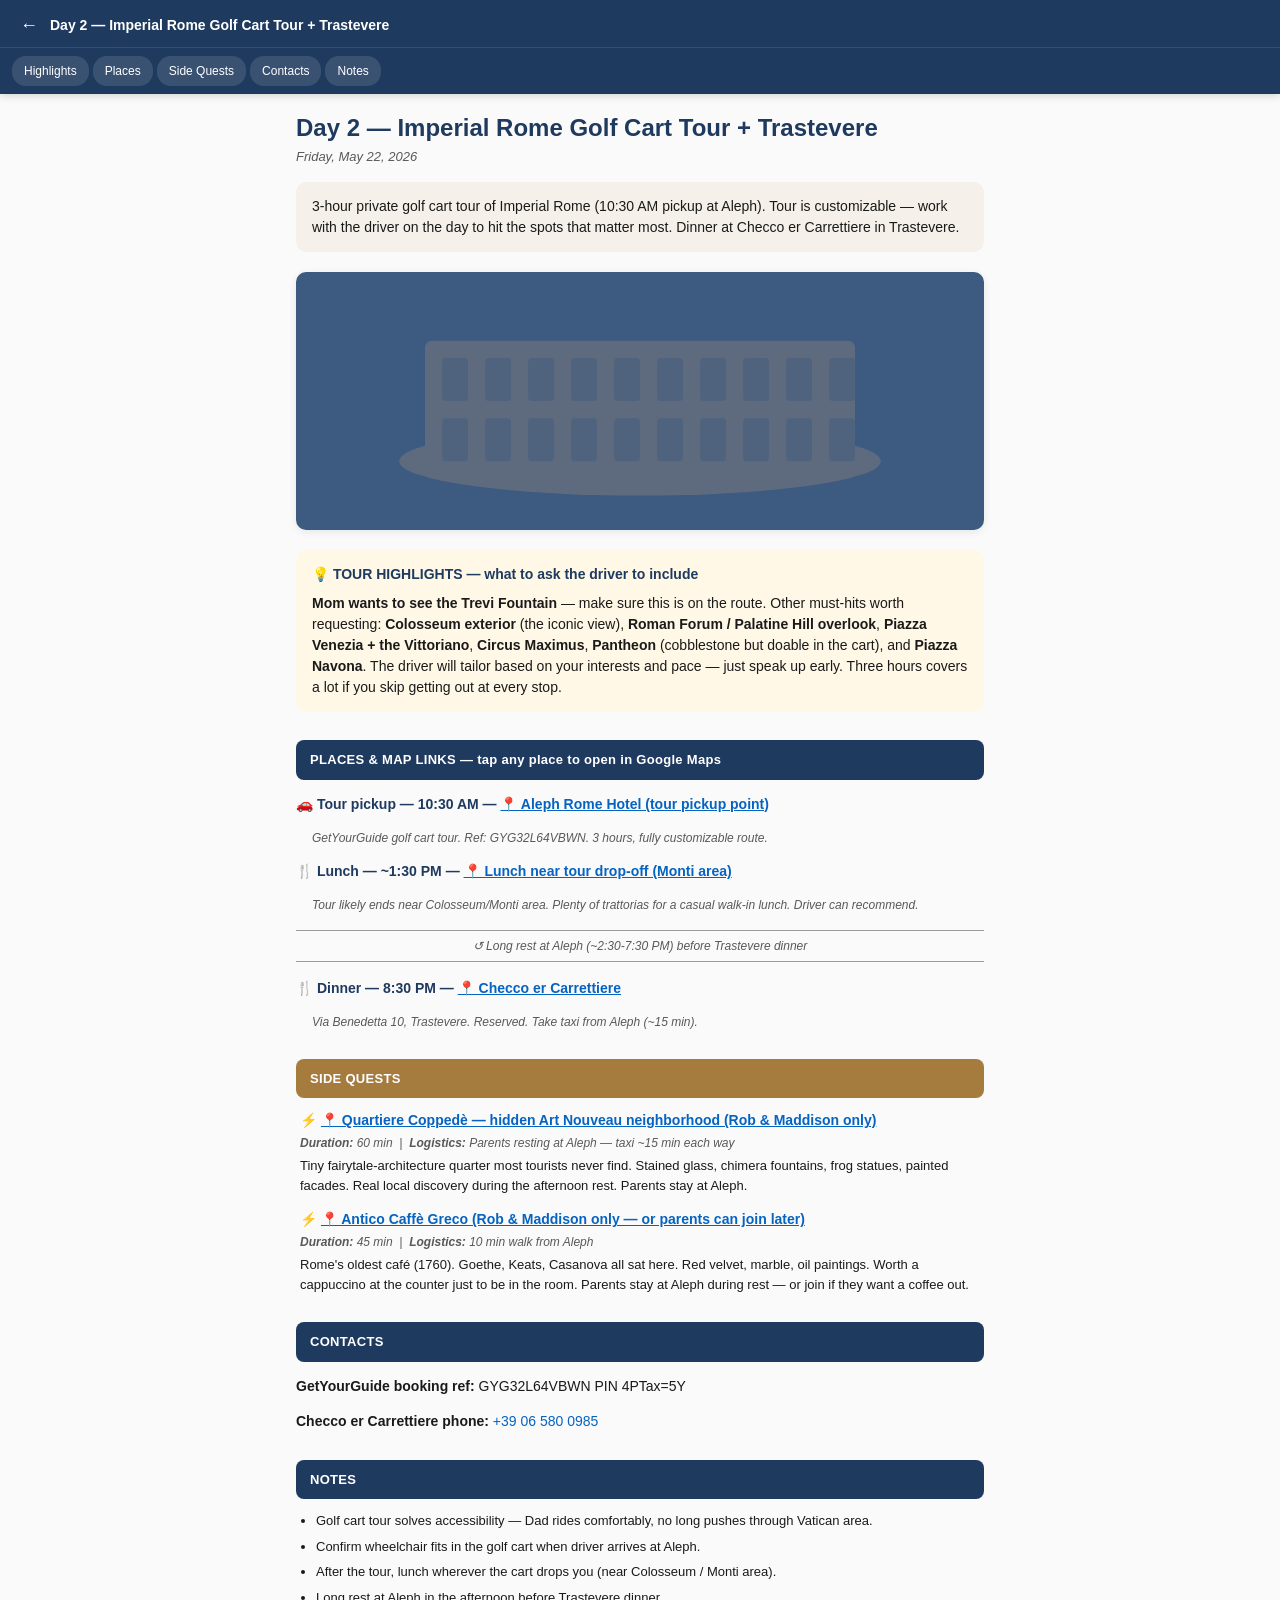
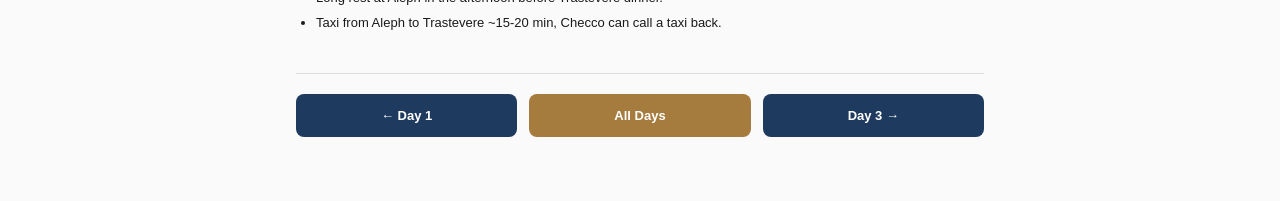
==== days/day-02.html @ 5c08a689 "Add files via upload" ====
<!DOCTYPE html>
<html lang="en">
<head>
<meta charset="UTF-8">
<meta name="viewport" content="width=device-width, initial-scale=1.0, maximum-scale=5.0">
<title>Day 2 — Imperial Rome Golf Cart Tour + Trastevere</title>
<link rel="stylesheet" href="../css/styles.css">
</head>
<body>

<nav class="sticky-nav">
  <div class="sticky-nav-top">
    <a href="../index.html" class="sticky-nav-back">←</a>
    <span class="sticky-nav-title">Day 2 — Imperial Rome Golf Cart Tour + Trastevere</span>
  </div>
  <div class="sticky-nav-scroll">
    <a href="#highlights" class="sticky-nav-link">Highlights</a><a href="#places" class="sticky-nav-link">Places</a><a href="#sidequests" class="sticky-nav-link">Side Quests</a><a href="#contacts" class="sticky-nav-link">Contacts</a><a href="#notes" class="sticky-nav-link">Notes</a>
  </div>
</nav>

<main class="day-page">
  <h1 class="day-title">Day 2 — Imperial Rome Golf Cart Tour + Trastevere</h1>
  <p class="day-date">Friday, May 22, 2026</p>
  
  <div class="summary-box">3-hour private golf cart tour of Imperial Rome (10:30 AM pickup at Aleph). Tour is customizable — work with the driver on the day to hit the spots that matter most. Dinner at Checco er Carrettiere in Trastevere.</div>
  
  <div class="hero"><img src="../img/day02-hero.svg" alt="Imperial Rome"></div>
  
  
        <div class="highlight-box" id="highlights">
          <p class="highlight-title">💡 TOUR HIGHLIGHTS — what to ask the driver to include</p>
          <div class="highlight-body"><b>Mom wants to see the Trevi Fountain</b> — make sure this is on the route. Other must-hits worth requesting: <b>Colosseum exterior</b> (the iconic view), <b>Roman Forum / Palatine Hill overlook</b>, <b>Piazza Venezia + the Vittoriano</b>, <b>Circus Maximus</b>, <b>Pantheon</b> (cobblestone but doable in the cart), and <b>Piazza Navona</b>. The driver will tailor based on your interests and pace — just speak up early. Three hours covers a lot if you skip getting out at every stop.</div>
        </div>
        
  
  <h2 class="section-header" id="places">PLACES & MAP LINKS — tap any place to open in Google Maps</h2>
  
        <div class="place-item">
          <p class="place-label">🚗 Tour pickup — 10:30 AM — <a href="https://www.google.com/maps/search/?api=1&amp;query=Aleph+Rome+Hotel+Via+di+San+Basilio" class="place-link" target="_blank" rel="noopener">📍 Aleph Rome Hotel (tour pickup point)</a></p>
          <p class="place-note">GetYourGuide golf cart tour. Ref: GYG32L64VBWN. 3 hours, fully customizable route.</p>
        </div>
        
        <div class="place-item">
          <p class="place-label">🍴 Lunch — ~1:30 PM — <a href="https://www.google.com/maps/search/?api=1&amp;query=Monti+Rome+neighborhood+lunch" class="place-link" target="_blank" rel="noopener">📍 Lunch near tour drop-off (Monti area)</a></p>
          <p class="place-note">Tour likely ends near Colosseum/Monti area. Plenty of trattorias for a casual walk-in lunch. Driver can recommend.</p>
        </div>
        <div class="break-divider">↺ Long rest at Aleph (~2:30-7:30 PM) before Trastevere dinner</div>
        <div class="place-item">
          <p class="place-label">🍴 Dinner — 8:30 PM — <a href="https://www.google.com/maps/search/?api=1&amp;query=Checco+er+Carrettiere+Via+Benedetta+Trastevere" class="place-link" target="_blank" rel="noopener">📍 Checco er Carrettiere</a></p>
          <p class="place-note">Via Benedetta 10, Trastevere. Reserved. Take taxi from Aleph (~15 min).</p>
        </div>
        
  
  
        <h2 class="section-header sidequest" id="sidequests">SIDE QUESTS</h2>
        
            <div class="sidequest-item">
              <p class="sidequest-name">⚡ <a href="https://www.google.com/maps/search/?api=1&amp;query=Quartiere+Copped%C3%A8+Rome" class="place-link" target="_blank" rel="noopener">📍 Quartiere Coppedè — hidden Art Nouveau neighborhood (Rob &amp; Maddison only)</a></p>
              <p class="sidequest-meta"><strong>Duration:</strong> 60 min &nbsp;|&nbsp; <strong>Logistics:</strong> Parents resting at Aleph — taxi ~15 min each way</p>
              <p class="sidequest-desc">Tiny fairytale-architecture quarter most tourists never find. Stained glass, chimera fountains, frog statues, painted facades. Real local discovery during the afternoon rest. Parents stay at Aleph.</p>
            </div>
            
            <div class="sidequest-item">
              <p class="sidequest-name">⚡ <a href="https://www.google.com/maps/search/?api=1&amp;query=Antico+Caff%C3%A8+Greco+Via+Condotti+Rome" class="place-link" target="_blank" rel="noopener">📍 Antico Caffè Greco (Rob &amp; Maddison only — or parents can join later)</a></p>
              <p class="sidequest-meta"><strong>Duration:</strong> 45 min &nbsp;|&nbsp; <strong>Logistics:</strong> 10 min walk from Aleph</p>
              <p class="sidequest-desc">Rome&#x27;s oldest café (1760). Goethe, Keats, Casanova all sat here. Red velvet, marble, oil paintings. Worth a cappuccino at the counter just to be in the room. Parents stay at Aleph during rest — or join if they want a coffee out.</p>
            </div>
            
        
  
  
        <h2 class="section-header" id="contacts">CONTACTS</h2>
        <p class="contact-item"><span class="contact-label">GetYourGuide booking ref:</span> GYG32L64VBWN PIN 4PTax=5Y</p><p class="contact-item"><span class="contact-label">Checco er Carrettiere phone:</span> <a href="tel:+39065800985">+39 06 580 0985</a></p>
        
  
  
        <h2 class="section-header" id="notes">NOTES</h2>
        <ul class="notes-list"><li>Golf cart tour solves accessibility — Dad rides comfortably, no long pushes through Vatican area.</li><li>Confirm wheelchair fits in the golf cart when driver arrives at Aleph.</li><li>After the tour, lunch wherever the cart drops you (near Colosseum / Monti area).</li><li>Long rest at Aleph in the afternoon before Trastevere dinner.</li><li>Taxi from Aleph to Trastevere ~15-20 min, Checco can call a taxi back.</li></ul>
        
  
  <div class="day-nav-footer">
    <a class="day-nav-btn" href="day-01.html">← Day 1</a>
    <a class="day-nav-btn home" href="../index.html">All Days</a>
    <a class="day-nav-btn" href="day-03.html">Day 3 →</a>
  </div>
</main>

</body>
</html>
---- css/styles.css ----
:root {
  --navy: #1F3A5F;
  --navy-dark: #142540;
  --light-blue: #D6E4F2;
  --warm-gray: #F5F1EA;
  --dark-gray: #595959;
  --soft-green: #E8F0E2;
  --gold: #A67B3E;
  --highlight-bg: #FFF8E7;
  --link-blue: #0563C1;
  --break-gray: #9B9B9B;
  --white: #ffffff;
  --shadow: 0 2px 8px rgba(0,0,0,0.08);
  --shadow-strong: 0 4px 16px rgba(0,0,0,0.12);
}

* { box-sizing: border-box; }

html { scroll-behavior: smooth; scroll-padding-top: 70px; }

body {
  margin: 0;
  padding: 0;
  font-family: -apple-system, BlinkMacSystemFont, "Segoe UI", Roboto, Helvetica, Arial, sans-serif;
  color: #1a1a1a;
  background: #fafafa;
  line-height: 1.5;
  -webkit-font-smoothing: antialiased;
}

a { color: var(--link-blue); text-decoration: none; }
a:hover { text-decoration: underline; }

img { max-width: 100%; height: auto; display: block; }

/* === Cover page === */
.cover {
  max-width: 720px;
  margin: 0 auto;
  padding: 24px 16px 64px;
}

.cover-header {
  text-align: center;
  padding: 32px 0 24px;
}

.cover-header h1 {
  font-size: 28px;
  font-weight: 700;
  color: var(--navy);
  margin: 0 0 8px;
  line-height: 1.2;
}

.cover-header .subtitle {
  font-size: 14px;
  color: var(--dark-gray);
  font-style: italic;
  margin: 0;
}

.cover-section-title {
  font-size: 11px;
  font-weight: 700;
  color: var(--dark-gray);
  letter-spacing: 1.2px;
  text-transform: uppercase;
  margin: 32px 0 12px 4px;
}

.day-grid {
  display: grid;
  grid-template-columns: 1fr;
  gap: 12px;
}

.day-card {
  display: block;
  background: var(--white);
  border-radius: 12px;
  padding: 16px;
  box-shadow: var(--shadow);
  transition: transform 0.15s ease, box-shadow 0.15s ease;
  text-decoration: none;
  color: inherit;
  border-left: 4px solid var(--navy);
}

.day-card:hover, .day-card:active {
  transform: translateY(-1px);
  box-shadow: var(--shadow-strong);
  text-decoration: none;
}

.day-card.region-rome { border-left-color: #3D5A80; }
.day-card.region-puglia { border-left-color: #5C8C7E; }
.day-card.region-wedding { border-left-color: #A65E5C; }

.day-card-top {
  display: flex;
  align-items: baseline;
  gap: 8px;
  margin-bottom: 6px;
}

.day-card-num {
  font-size: 11px;
  font-weight: 700;
  color: var(--dark-gray);
  letter-spacing: 0.5px;
  text-transform: uppercase;
}

.day-card-date {
  font-size: 11px;
  color: var(--dark-gray);
}

.day-card-title {
  font-size: 16px;
  font-weight: 600;
  color: var(--navy);
  margin: 0 0 4px;
  line-height: 1.3;
}

.day-card-summary {
  font-size: 13px;
  color: var(--dark-gray);
  margin: 0;
}

/* === Day page sticky nav === */
.sticky-nav {
  position: sticky;
  top: 0;
  z-index: 100;
  background: var(--navy);
  color: var(--white);
  box-shadow: 0 2px 8px rgba(0,0,0,0.15);
}

.sticky-nav-top {
  display: flex;
  align-items: center;
  gap: 8px;
  padding: 12px 16px 8px;
  border-bottom: 1px solid rgba(255,255,255,0.1);
}

.sticky-nav-back {
  color: var(--white);
  font-size: 18px;
  text-decoration: none;
  padding: 0 4px;
}

.sticky-nav-title {
  flex: 1;
  font-size: 14px;
  font-weight: 600;
  white-space: nowrap;
  overflow: hidden;
  text-overflow: ellipsis;
}

.sticky-nav-scroll {
  display: flex;
  gap: 4px;
  padding: 8px 12px;
  overflow-x: auto;
  -webkit-overflow-scrolling: touch;
  scrollbar-width: none;
}

.sticky-nav-scroll::-webkit-scrollbar { display: none; }

.sticky-nav-link {
  font-size: 12px;
  color: var(--white);
  background: rgba(255,255,255,0.12);
  padding: 6px 12px;
  border-radius: 14px;
  white-space: nowrap;
  text-decoration: none;
  flex-shrink: 0;
}

.sticky-nav-link:hover, .sticky-nav-link:active {
  background: rgba(255,255,255,0.22);
  text-decoration: none;
}

/* === Day page content === */
.day-page {
  max-width: 720px;
  margin: 0 auto;
  padding: 20px 16px 64px;
}

.day-title {
  font-size: 24px;
  font-weight: 700;
  color: var(--navy);
  margin: 0 0 4px;
  line-height: 1.2;
}

.day-date {
  font-size: 13px;
  color: var(--dark-gray);
  font-style: italic;
  margin: 0 0 16px;
}

/* Summary box */
.summary-box {
  background: var(--warm-gray);
  border-radius: 10px;
  padding: 14px 16px;
  font-size: 14px;
  margin-bottom: 20px;
}

/* Hero image (SVG, full width banner) */
.hero {
  margin: 0 0 20px;
  border-radius: 10px;
  overflow: hidden;
  box-shadow: var(--shadow);
}

.hero img, .hero svg {
  width: 100%;
  height: auto;
  display: block;
}

/* Section headers */
.section-header {
  background: var(--navy);
  color: var(--white);
  font-size: 13px;
  font-weight: 700;
  padding: 10px 14px;
  border-radius: 8px;
  margin: 28px 0 12px;
  letter-spacing: 0.3px;
}

.section-header.sidequest { background: var(--gold); }

/* Highlights / Options boxes */
.highlight-box {
  background: var(--highlight-bg);
  border-radius: 10px;
  padding: 14px 16px;
  margin: 20px 0;
}

.highlight-title {
  font-weight: 700;
  color: var(--navy);
  font-size: 14px;
  margin: 0 0 8px;
}

.highlight-body {
  font-size: 14px;
}

/* Place items */
.place-item {
  margin-bottom: 12px;
}

.place-label {
  font-weight: 700;
  color: var(--navy);
  font-size: 14px;
}

.place-link {
  font-weight: 700;
  color: var(--link-blue);
  text-decoration: underline;
}

.place-link:hover { color: var(--navy); }

.place-note {
  font-size: 12px;
  color: var(--dark-gray);
  font-style: italic;
  margin: 4px 0 0 16px;
}

/* Break divider */
.break-divider {
  margin: 16px 0;
  text-align: center;
  font-size: 12px;
  font-style: italic;
  color: var(--dark-gray);
  padding: 6px 0;
  border-top: 1px solid var(--break-gray);
  border-bottom: 1px solid var(--break-gray);
}

/* Side quest items */
.sidequest-item {
  margin-bottom: 14px;
  padding-left: 4px;
}

.sidequest-name {
  font-weight: 700;
  color: var(--gold);
  font-size: 14px;
  margin: 0;
}

.sidequest-name a {
  color: var(--link-blue);
  text-decoration: underline;
}

.sidequest-meta {
  font-size: 12px;
  font-style: italic;
  color: var(--dark-gray);
  margin: 3px 0;
}

.sidequest-desc {
  font-size: 13px;
  margin: 4px 0 0;
}

/* Contacts */
.contact-item {
  font-size: 14px;
  margin-bottom: 6px;
}

.contact-label { font-weight: 700; }

/* Notes */
.notes-list {
  font-size: 13px;
  padding-left: 20px;
  margin: 0;
}

.notes-list li {
  margin-bottom: 6px;
}

/* Day-to-day footer nav */
.day-nav-footer {
  display: flex;
  justify-content: space-between;
  gap: 12px;
  margin-top: 40px;
  padding-top: 20px;
  border-top: 1px solid #ddd;
}

.day-nav-btn {
  flex: 1;
  display: block;
  padding: 12px 16px;
  background: var(--navy);
  color: var(--white);
  border-radius: 8px;
  text-align: center;
  font-size: 13px;
  font-weight: 600;
  text-decoration: none;
}

.day-nav-btn:hover { background: var(--navy-dark); text-decoration: none; }
.day-nav-btn.disabled { background: #ccc; pointer-events: none; }
.day-nav-btn.home { background: var(--gold); }
.day-nav-btn.home:hover { background: #8a6532; }

/* Print-friendly fallback */
@media print {
  .sticky-nav, .day-nav-footer { display: none; }
}
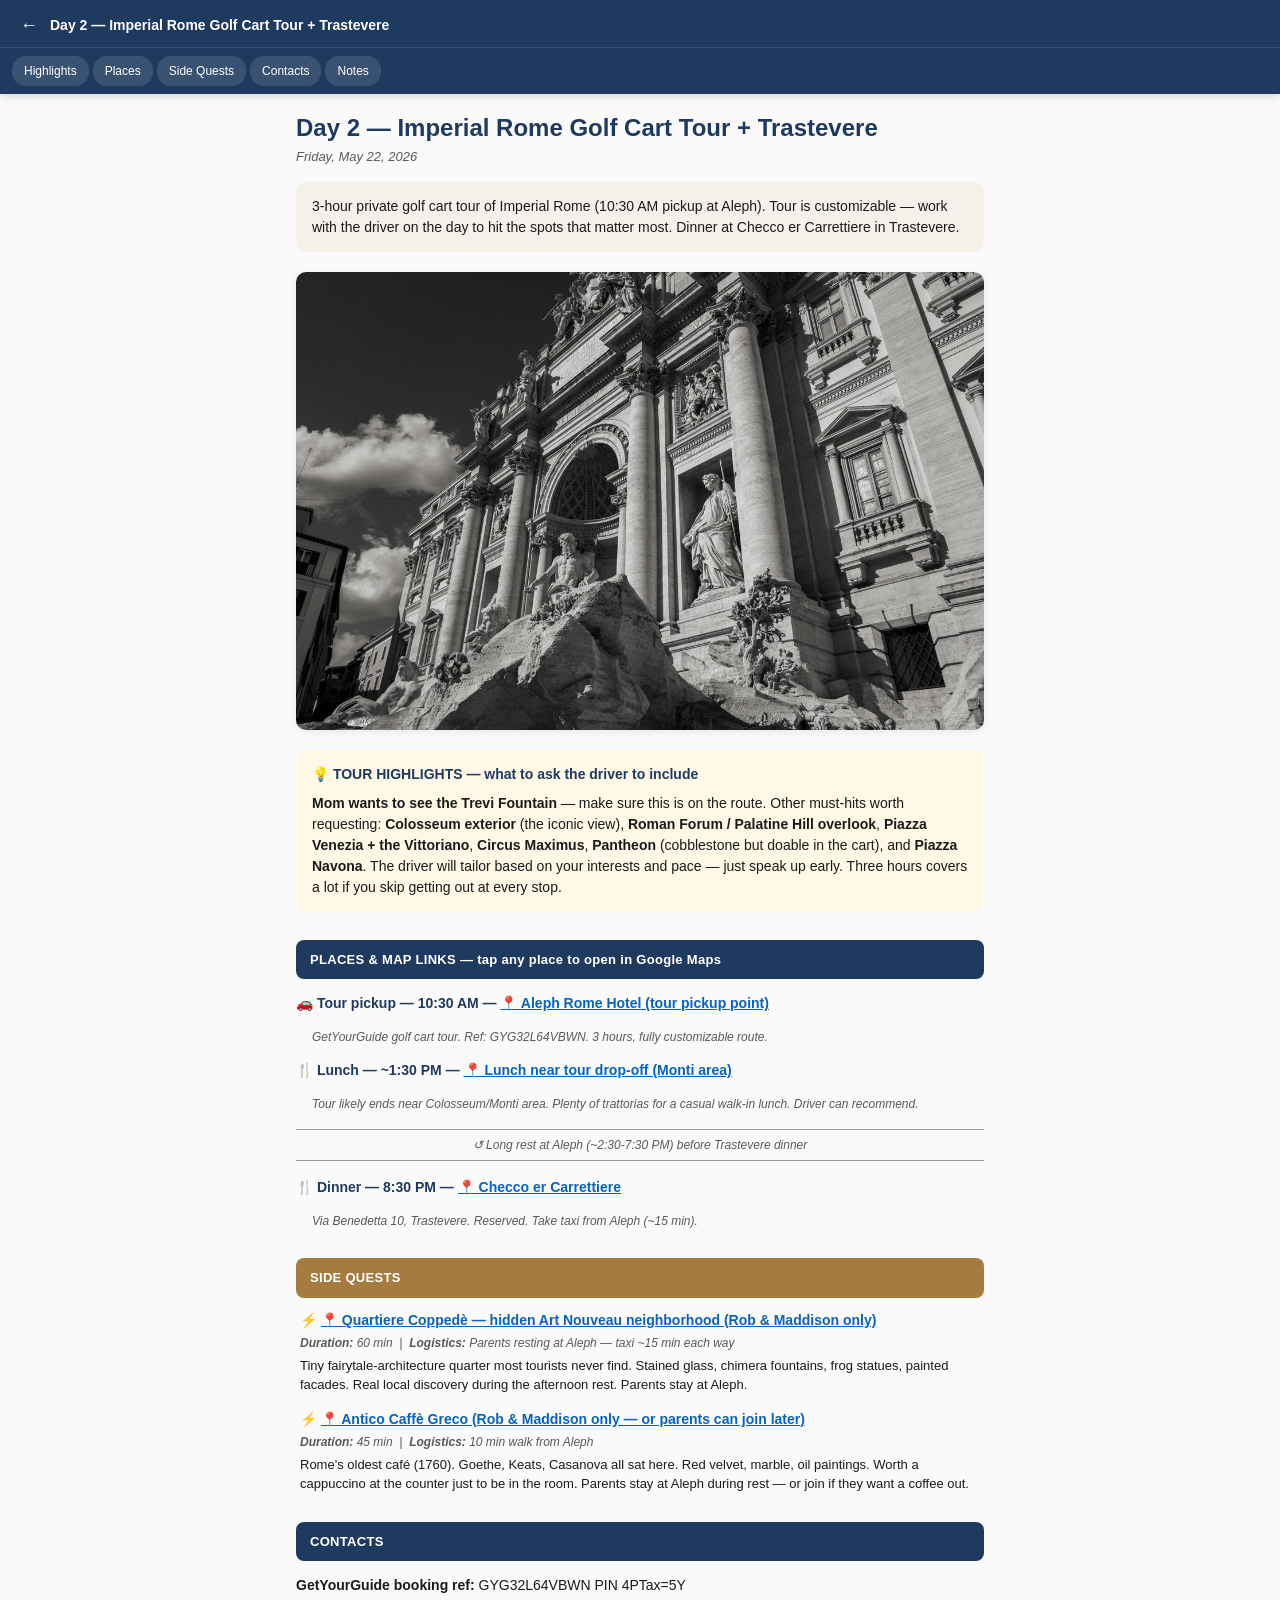
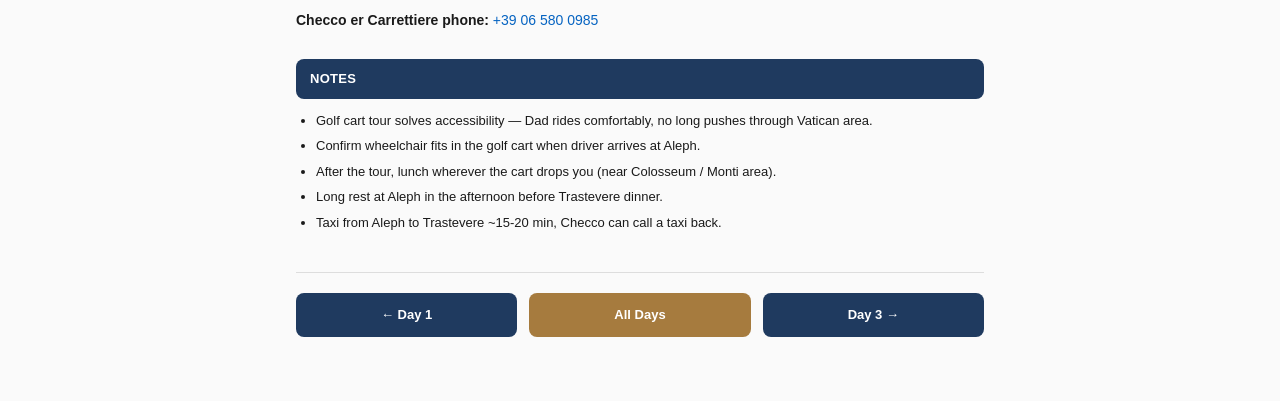
==== commit 38131b36: "Add files via upload" ====
--- a/days/day-02.html
+++ b/days/day-02.html
@@ -24,7 +24,7 @@
   
   <div class="summary-box">3-hour private golf cart tour of Imperial Rome (10:30 AM pickup at Aleph). Tour is customizable — work with the driver on the day to hit the spots that matter most. Dinner at Checco er Carrettiere in Trastevere.</div>
   
-  <div class="hero"><img src="../img/day02-hero.svg" alt="Imperial Rome"></div>
+  <div class="hero"><img src="../img/day02-hero.jpg" alt="Imperial Rome"></div>
   
   
         <div class="highlight-box" id="highlights">
